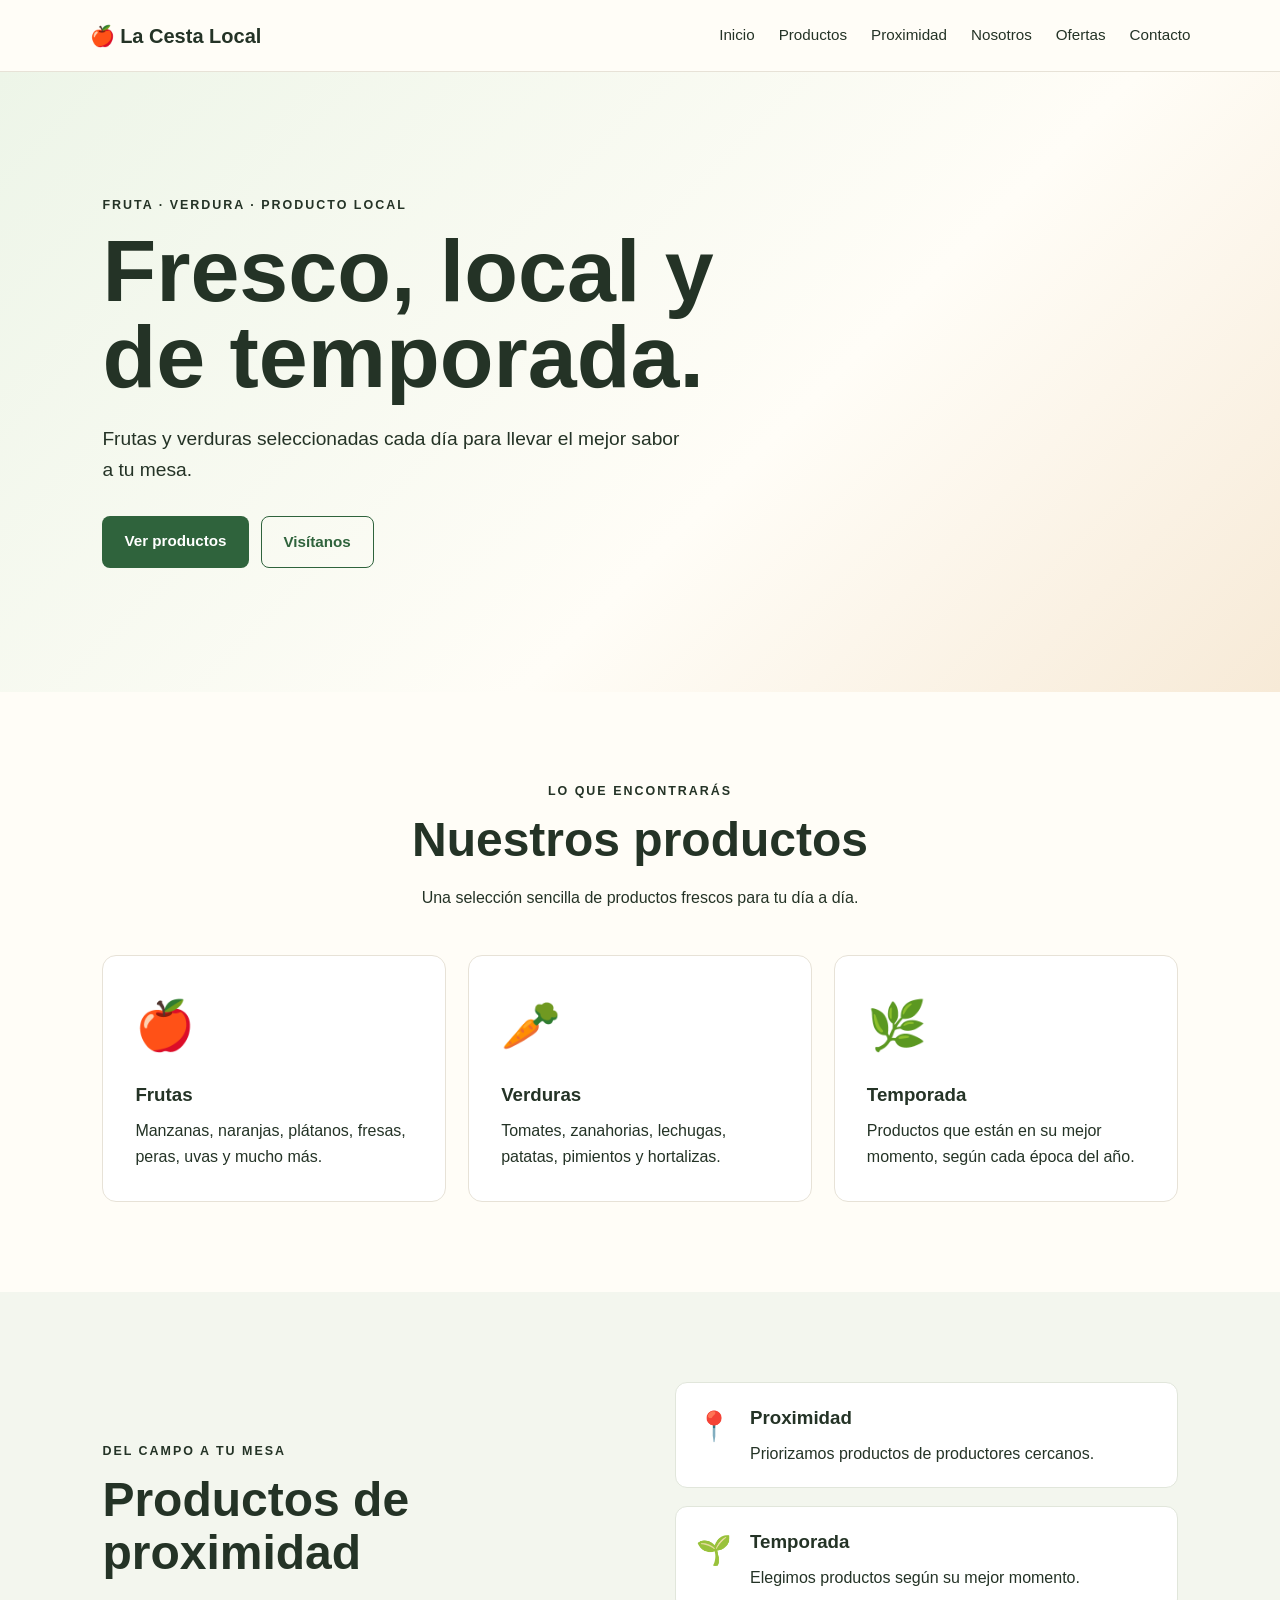
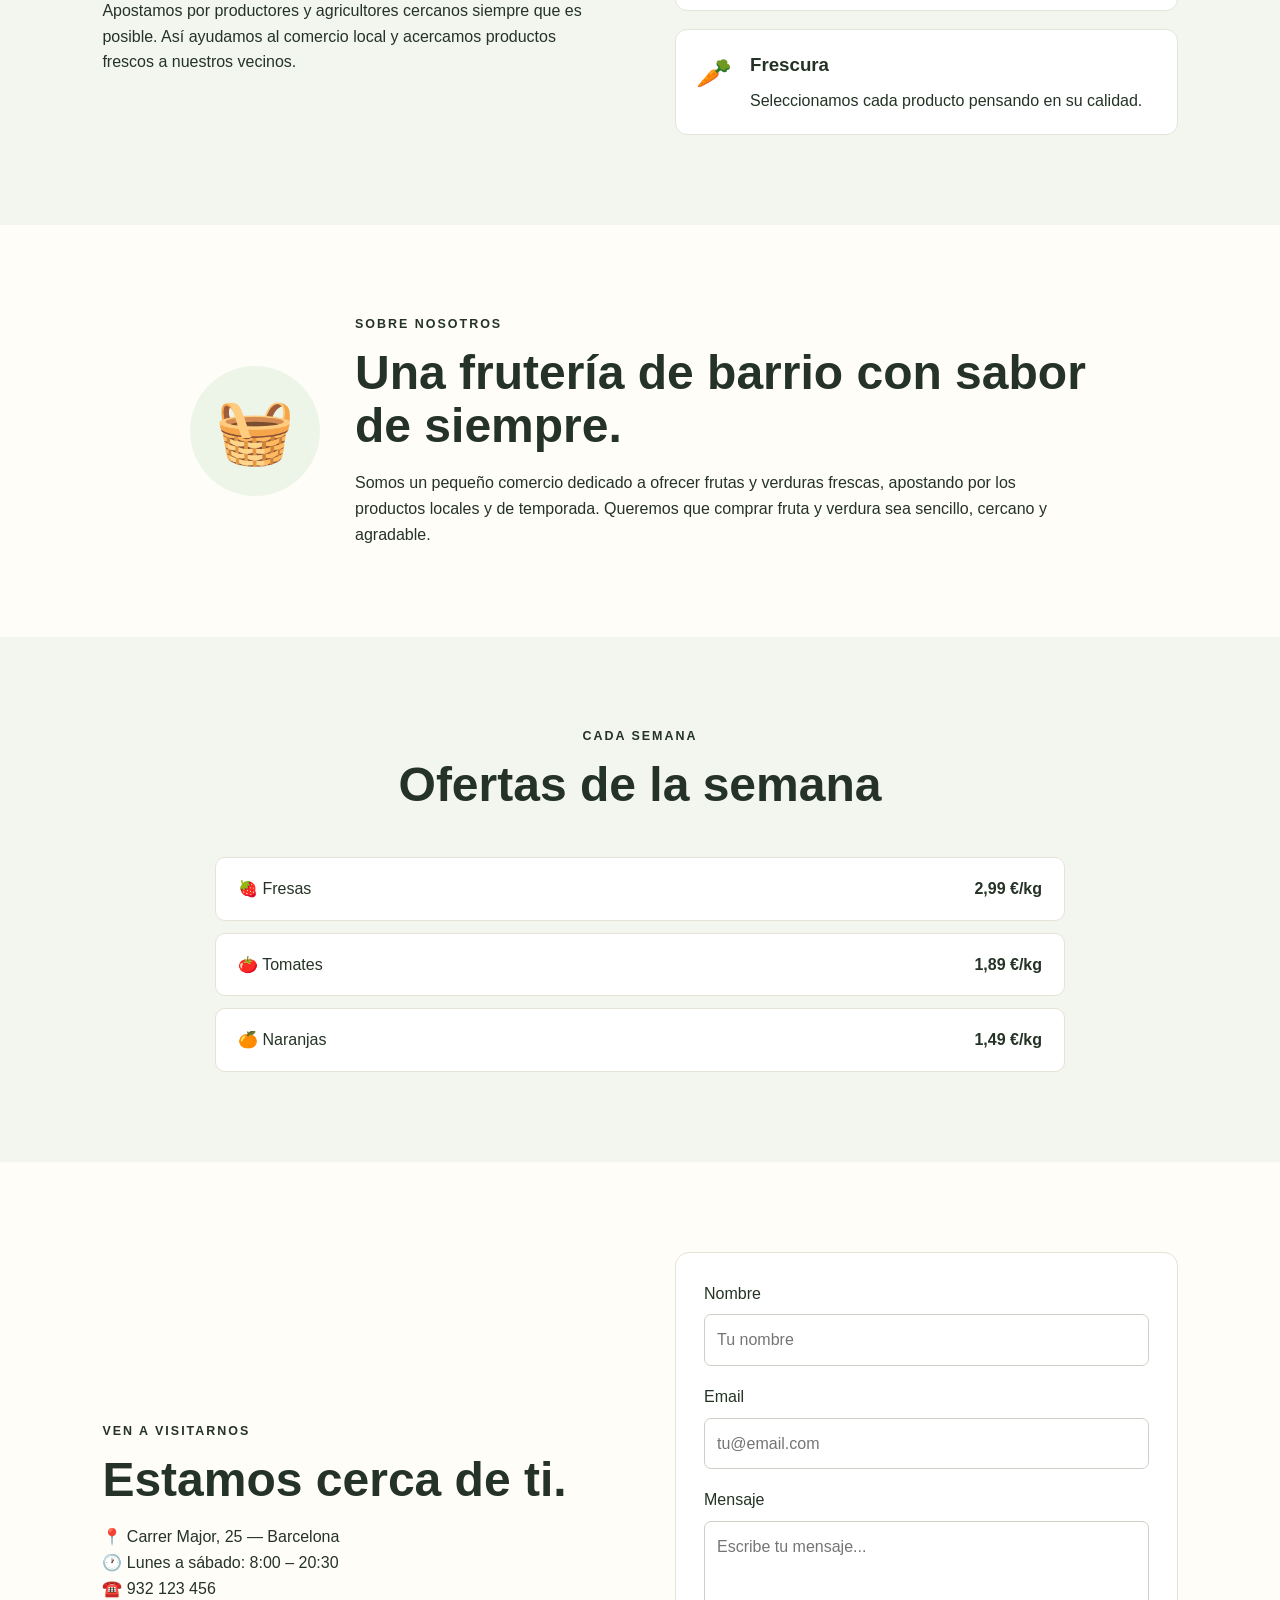
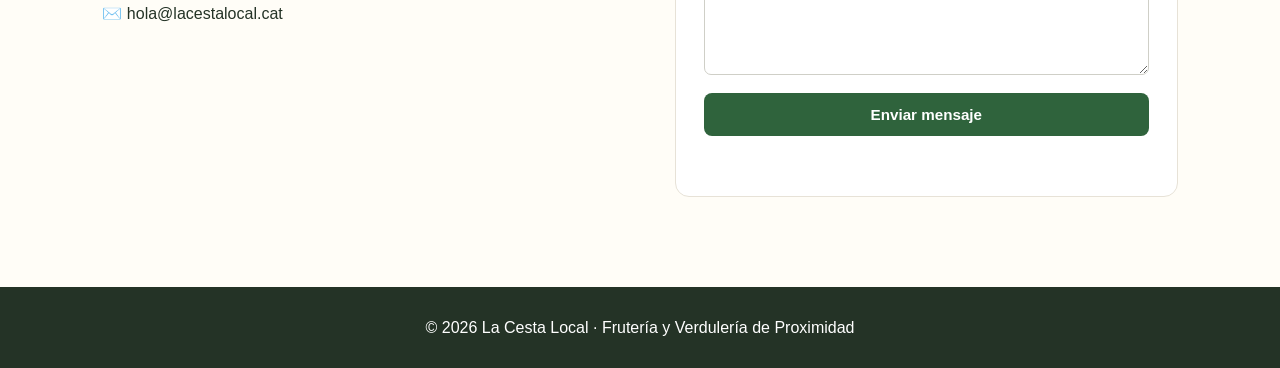
==== index.html @ aa22c901 "primer commit" ====
<html lang="es">
<head>
  <meta charset="UTF-8">
  <meta name="viewport" content="width=device-width, initial-scale=1.0">
  <title>La Cesta Local | Frutería y Verdulería</title>
  <link rel="stylesheet" href="css/style.css">
</head>
<body>

  <header>
    <nav class="navbar">
      <a href="#inicio" class="logo">🍎 La Cesta Local</a>
      <ul class="nav-links">
        <li><a href="#inicio">Inicio</a></li>
        <li><a href="#productos">Productos</a></li>
        <li><a href="#proximidad">Proximidad</a></li>
        <li><a href="#nosotros">Nosotros</a></li>
        <li><a href="#ofertas">Ofertas</a></li>
        <li><a href="#contacto">Contacto</a></li>
      </ul>
    </nav>
  </header>

  <main>
    <section id="inicio" class="hero">
      <div class="hero-content">
        <p class="eyebrow">FRUTA · VERDURA · PRODUCTO LOCAL</p>
        <h1>Fresco, local y de temporada.</h1>
        <p>Frutas y verduras seleccionadas cada día para llevar el mejor sabor a tu mesa.</p>
        <div class="buttons">
          <a href="#productos" class="button primary">Ver productos</a>
          <a href="#contacto" class="button secondary">Visítanos</a>
        </div>
      </div>
    </section>

    <section id="productos" class="section">
      <div class="section-heading">
        <p class="eyebrow">LO QUE ENCONTRARÁS</p>
        <h2>Nuestros productos</h2>
        <p>Una selección sencilla de productos frescos para tu día a día.</p>
      </div>

      <div class="cards">
        <article class="card">
          <div class="card-icon">🍎</div>
          <h3>Frutas</h3>
          <p>Manzanas, naranjas, plátanos, fresas, peras, uvas y mucho más.</p>
        </article>

        <article class="card">
          <div class="card-icon">🥕</div>
          <h3>Verduras</h3>
          <p>Tomates, zanahorias, lechugas, patatas, pimientos y hortalizas.</p>
        </article>

        <article class="card">
          <div class="card-icon">🌿</div>
          <h3>Temporada</h3>
          <p>Productos que están en su mejor momento, según cada época del año.</p>
        </article>
      </div>
    </section>

    <section id="proximidad" class="section light">
      <div class="two-columns">
        <div>
          <p class="eyebrow">DEL CAMPO A TU MESA</p>
          <h2>Productos de proximidad</h2>
          <p>
            Apostamos por productores y agricultores cercanos siempre que es posible.
            Así ayudamos al comercio local y acercamos productos frescos a nuestros vecinos.
          </p>
        </div>

        <div class="features">
          <div class="feature">
            <span>📍</span>
            <div><h3>Proximidad</h3><p>Priorizamos productos de productores cercanos.</p></div>
          </div>
          <div class="feature">
            <span>🌱</span>
            <div><h3>Temporada</h3><p>Elegimos productos según su mejor momento.</p></div>
          </div>
          <div class="feature">
            <span>🥕</span>
            <div><h3>Frescura</h3><p>Seleccionamos cada producto pensando en su calidad.</p></div>
          </div>
        </div>
      </div>
    </section>

    <section id="nosotros" class="section">
      <div class="about">
        <div class="about-icon">🧺</div>
        <div>
          <p class="eyebrow">SOBRE NOSOTROS</p>
          <h2>Una frutería de barrio con sabor de siempre.</h2>
          <p>
            Somos un pequeño comercio dedicado a ofrecer frutas y verduras frescas,
            apostando por los productos locales y de temporada. Queremos que comprar
            fruta y verdura sea sencillo, cercano y agradable.
          </p>
        </div>
      </div>
    </section>

    <section id="ofertas" class="section light">
      <div class="section-heading">
        <p class="eyebrow">CADA SEMANA</p>
        <h2>Ofertas de la semana</h2>
      </div>

      <div class="offers">
        <div class="offer"><span>🍓 Fresas</span><strong>2,99 €/kg</strong></div>
        <div class="offer"><span>🍅 Tomates</span><strong>1,89 €/kg</strong></div>
        <div class="offer"><span>🍊 Naranjas</span><strong>1,49 €/kg</strong></div>
      </div>
    </section>

    <section id="contacto" class="section contact">
      <div class="two-columns">
        <div>
          <p class="eyebrow">VEN A VISITARNOS</p>
          <h2>Estamos cerca de ti.</h2>
          <p>📍 Carrer Major, 25 — Barcelona</p>
          <p>🕐 Lunes a sábado: 8:00 – 20:30</p>
          <p>☎️ 932 123 456</p>
          <p>✉️ hola@lacestalocal.cat</p>
        </div>

        <form id="contact-form" class="contact-form">
          <label for="nombre">Nombre</label>
          <input type="text" id="nombre" name="nombre" placeholder="Tu nombre" required>

          <label for="email">Email</label>
          <input type="email" id="email" name="email" placeholder="tu@email.com" required>

          <label for="mensaje">Mensaje</label>
          <textarea id="mensaje" name="mensaje" rows="5" placeholder="Escribe tu mensaje..." required></textarea>

          <button type="submit" class="button primary">Enviar mensaje</button>
          <p id="form-message" class="form-message"></p>
        </form>
      </div>
    </section>
  </main>

  <footer>
    <p>© 2026 La Cesta Local · Frutería y Verdulería de Proximidad</p>
  </footer>

  <script src="js/script.js"></script>
</body>
</html>
---- css/style.css ----
* {
  box-sizing: border-box;
  margin: 0;
  padding: 0;
}

html {
  scroll-behavior: smooth;
}

body {
  font-family: Arial, Helvetica, sans-serif;
  color: #243326;
  background: #fffdf7;
  line-height: 1.6;
}

a {
  color: inherit;
  text-decoration: none;
}

.navbar {
  min-height: 72px;
  padding: 0 7%;
  display: flex;
  align-items: center;
  justify-content: space-between;
  background: #fffdf7;
  border-bottom: 1px solid #e7e2d7;
  position: sticky;
  top: 0;
  z-index: 10;
}

.logo {
  font-size: 1.25rem;
  font-weight: 800;
}

.nav-links {
  list-style: none;
  display: flex;
  gap: 24px;
  font-size: 0.95rem;
}

.nav-links a:hover {
  text-decoration: underline;
}

.hero {
  min-height: 620px;
  display: flex;
  align-items: center;
  padding: 80px 8%;
  background: linear-gradient(135deg, #edf5e8 0%, #fffdf7 60%, #f7ead7 100%);
}

.hero-content {
  max-width: 720px;
}

.eyebrow {
  font-size: 0.78rem;
  letter-spacing: 2px;
  font-weight: 800;
  margin-bottom: 12px;
  text-transform: uppercase;
}

h1 {
  font-size: clamp(3rem, 7vw, 5.5rem);
  line-height: 0.98;
  margin-bottom: 24px;
}

h2 {
  font-size: clamp(2rem, 4vw, 3rem);
  line-height: 1.1;
  margin-bottom: 18px;
}

h3 {
  margin-bottom: 8px;
}

.hero-content > p:not(.eyebrow) {
  max-width: 580px;
  font-size: 1.2rem;
  margin-bottom: 30px;
}

.buttons {
  display: flex;
  gap: 12px;
  flex-wrap: wrap;
}

.button {
  display: inline-block;
  border: none;
  cursor: pointer;
  padding: 13px 22px;
  border-radius: 8px;
  font-weight: 700;
  font-size: 0.95rem;
}

.primary {
  background: #2f633c;
  color: white;
}

.primary:hover {
  background: #244d2f;
}

.secondary {
  border: 1px solid #2f633c;
  color: #2f633c;
}

.section {
  padding: 90px 8%;
}

.light {
  background: #f3f6ee;
}

.section-heading {
  max-width: 700px;
  margin: 0 auto 45px;
  text-align: center;
}

.cards {
  max-width: 1100px;
  margin: auto;
  display: grid;
  grid-template-columns: repeat(3, 1fr);
  gap: 22px;
}

.card {
  padding: 32px;
  background: white;
  border: 1px solid #e7e2d7;
  border-radius: 14px;
}

.card-icon {
  font-size: 3rem;
  margin-bottom: 15px;
}

.two-columns {
  max-width: 1100px;
  margin: auto;
  display: grid;
  grid-template-columns: 1fr 1fr;
  gap: 70px;
  align-items: center;
}

.features {
  display: grid;
  gap: 18px;
}

.feature {
  display: flex;
  gap: 18px;
  align-items: flex-start;
  padding: 20px;
  background: white;
  border-radius: 12px;
  border: 1px solid #e1e6db;
}

.feature > span {
  font-size: 1.8rem;
}

.feature p {
  margin: 0;
}

.about {
  max-width: 900px;
  margin: auto;
  display: flex;
  gap: 35px;
  align-items: center;
}

.about-icon {
  min-width: 130px;
  height: 130px;
  display: grid;
  place-items: center;
  border-radius: 50%;
  background: #edf5e8;
  font-size: 4rem;
}

.offers {
  max-width: 850px;
  margin: auto;
  display: grid;
  gap: 12px;
}

.offer {
  display: flex;
  justify-content: space-between;
  padding: 18px 22px;
  background: white;
  border: 1px solid #e7e2d7;
  border-radius: 10px;
}

.contact-form {
  display: grid;
  gap: 8px;
  padding: 28px;
  background: white;
  border: 1px solid #e7e2d7;
  border-radius: 14px;
}

.contact-form input,
.contact-form textarea {
  width: 100%;
  padding: 12px;
  margin-bottom: 10px;
  border: 1px solid #cfcfc7;
  border-radius: 7px;
  font: inherit;
}

.contact-form textarea {
  resize: vertical;
}

.form-message {
  min-height: 24px;
  font-weight: 700;
}

footer {
  padding: 28px 8%;
  text-align: center;
  background: #243326;
  color: white;
}

@media (max-width: 800px) {
  .navbar {
    flex-direction: column;
    gap: 15px;
    padding: 18px 5%;
  }

  .nav-links {
    flex-wrap: wrap;
    justify-content: center;
    gap: 12px 18px;
  }

  .hero {
    min-height: 520px;
    padding: 70px 7%;
  }

  .cards,
  .two-columns {
    grid-template-columns: 1fr;
  }

  .about {
    flex-direction: column;
    text-align: center;
  }

  .section {
    padding: 65px 7%;
  }
}
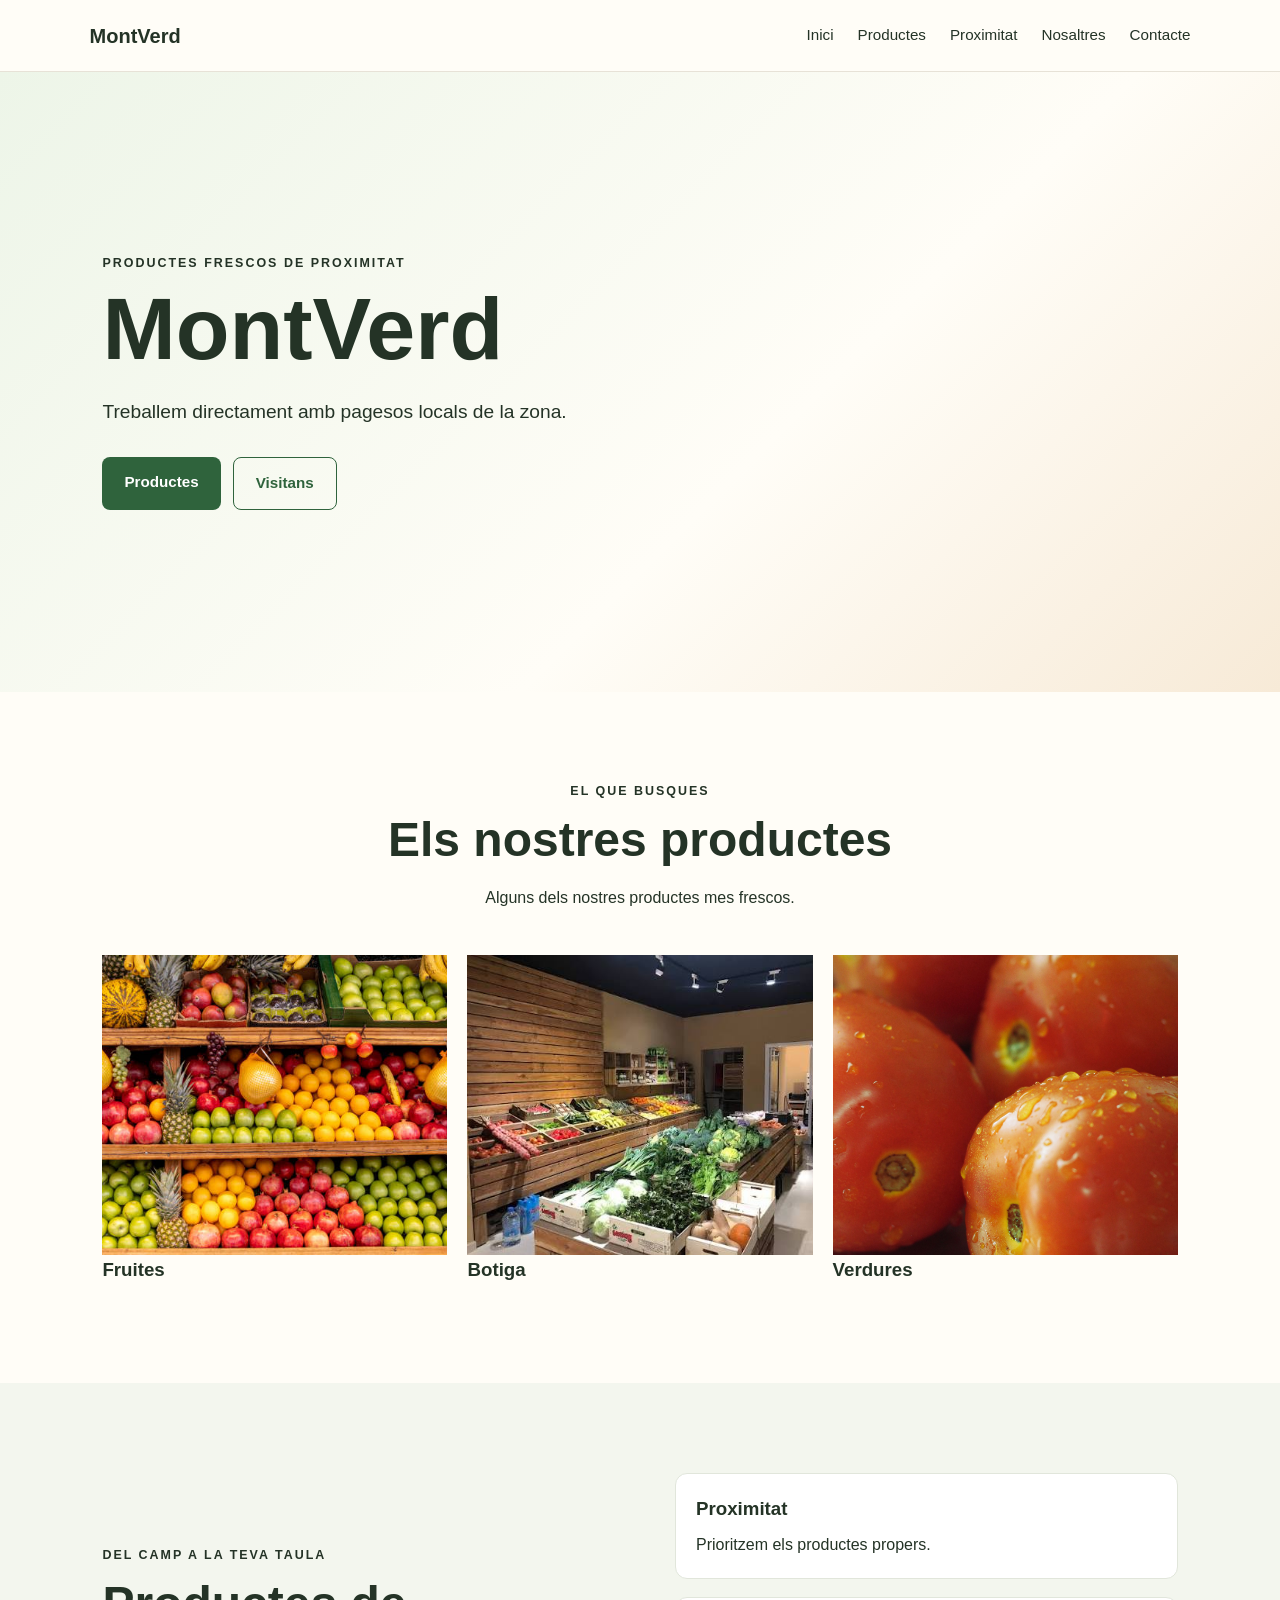
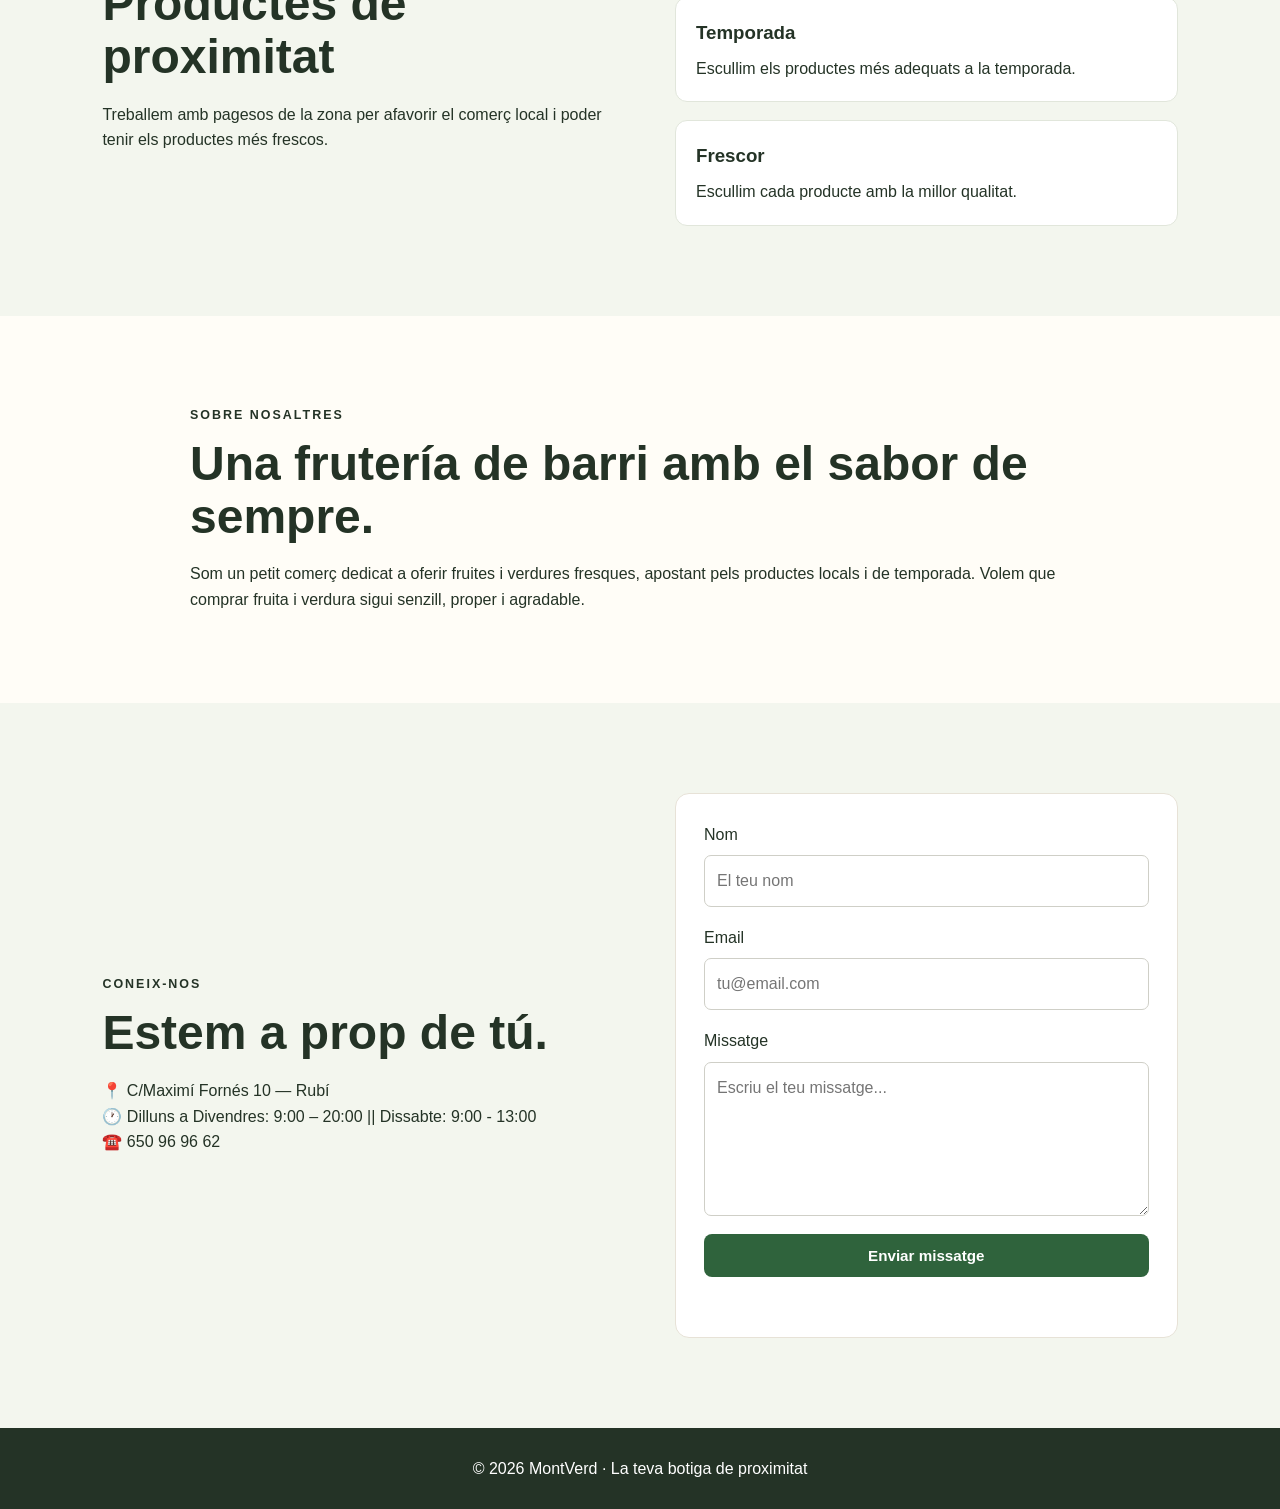
==== commit 2074c303: "segon commit" ====
--- a/index.html
+++ b/index.html
@@ -1,23 +1,23 @@
+<html lang="es">
 
-<html lang="es">
 <head>
   <meta charset="UTF-8">
   <meta name="viewport" content="width=device-width, initial-scale=1.0">
-  <title>La Cesta Local | Frutería y Verdulería</title>
+  <title>MontVerd</title>
   <link rel="stylesheet" href="css/style.css">
 </head>
+
 <body>
 
   <header>
     <nav class="navbar">
-      <a href="#inicio" class="logo">🍎 La Cesta Local</a>
+      <a href="#inicio" class="logo">MontVerd</a>
       <ul class="nav-links">
-        <li><a href="#inicio">Inicio</a></li>
-        <li><a href="#productos">Productos</a></li>
-        <li><a href="#proximidad">Proximidad</a></li>
-        <li><a href="#nosotros">Nosotros</a></li>
-        <li><a href="#ofertas">Ofertas</a></li>
-        <li><a href="#contacto">Contacto</a></li>
+        <li><a href="#inicio">Inici</a></li>
+        <li><a href="#productos">Productes</a></li>
+        <li><a href="#proximidad">Proximitat</a></li>
+        <li><a href="#nosotros">Nosaltres</a></li>
+        <li><a href="#contacto">Contacte</a></li>
       </ul>
     </nav>
   </header>
@@ -25,40 +25,37 @@
   <main>
     <section id="inicio" class="hero">
       <div class="hero-content">
-        <p class="eyebrow">FRUTA · VERDURA · PRODUCTO LOCAL</p>
-        <h1>Fresco, local y de temporada.</h1>
-        <p>Frutas y verduras seleccionadas cada día para llevar el mejor sabor a tu mesa.</p>
+        <p class="eyebrow">Productes frescos de proximitat</p>
+        <h1>MontVerd</h1>
+        <p>Treballem directament amb pagesos locals de la zona.</p>
         <div class="buttons">
-          <a href="#productos" class="button primary">Ver productos</a>
-          <a href="#contacto" class="button secondary">Visítanos</a>
+          <a href="#productos" class="button primary">Productes</a>
+          <a href="#contacto" class="button secondary">Visitans</a>
         </div>
       </div>
     </section>
 
     <section id="productos" class="section">
       <div class="section-heading">
-        <p class="eyebrow">LO QUE ENCONTRARÁS</p>
-        <h2>Nuestros productos</h2>
-        <p>Una selección sencilla de productos frescos para tu día a día.</p>
+        <p class="eyebrow">EL QUE BUSQUES</p>
+        <h2>Els nostres productes</h2>
+        <p>Alguns dels nostres productes mes frescos.</p>
       </div>
 
       <div class="cards">
         <article class="card">
-          <div class="card-icon">🍎</div>
-          <h3>Frutas</h3>
-          <p>Manzanas, naranjas, plátanos, fresas, peras, uvas y mucho más.</p>
+          <img src="images/frutastienda.jpg" alt="Frutas">
+          <h3>Fruites</h3>
         </article>
 
         <article class="card">
-          <div class="card-icon">🥕</div>
-          <h3>Verduras</h3>
-          <p>Tomates, zanahorias, lechugas, patatas, pimientos y hortalizas.</p>
+          <img src="images/tienda.jpeg" alt="Tienda">
+          <h3>Botiga</h3>
         </article>
 
         <article class="card">
-          <div class="card-icon">🌿</div>
-          <h3>Temporada</h3>
-          <p>Productos que están en su mejor momento, según cada época del año.</p>
+          <img src="images/verdurastienda.jpg" alt="Verduras">
+          <h3>Verdures</h3>
         </article>
       </div>
     </section>
@@ -66,26 +63,31 @@
     <section id="proximidad" class="section light">
       <div class="two-columns">
         <div>
-          <p class="eyebrow">DEL CAMPO A TU MESA</p>
-          <h2>Productos de proximidad</h2>
+          <p class="eyebrow">DEL CAMP A LA TEVA TAULA</p>
+          <h2>Productes de proximitat</h2>
           <p>
-            Apostamos por productores y agricultores cercanos siempre que es posible.
-            Así ayudamos al comercio local y acercamos productos frescos a nuestros vecinos.
+            Treballem amb pagesos de la zona per afavorir el comerç local i poder tenir els productes més frescos.
           </p>
         </div>
 
         <div class="features">
           <div class="feature">
-            <span>📍</span>
-            <div><h3>Proximidad</h3><p>Priorizamos productos de productores cercanos.</p></div>
+            <div>
+              <h3>Proximitat</h3>
+              <p>Prioritzem els productes propers.</p>
+            </div>
           </div>
           <div class="feature">
-            <span>🌱</span>
-            <div><h3>Temporada</h3><p>Elegimos productos según su mejor momento.</p></div>
+            <div>
+              <h3>Temporada</h3>
+              <p>Escullim els productes més adequats a la temporada.</p>
+            </div>
           </div>
           <div class="feature">
-            <span>🥕</span>
-            <div><h3>Frescura</h3><p>Seleccionamos cada producto pensando en su calidad.</p></div>
+            <div>
+              <h3>Frescor</h3>
+              <p>Escullim cada producte amb la millor qualitat.</p>
+            </div>
           </div>
         </div>
       </div>
@@ -93,54 +95,38 @@
 
     <section id="nosotros" class="section">
       <div class="about">
-        <div class="about-icon">🧺</div>
         <div>
-          <p class="eyebrow">SOBRE NOSOTROS</p>
-          <h2>Una frutería de barrio con sabor de siempre.</h2>
+          <p class="eyebrow">SOBRE NOSALTRES</p>
+          <h2>Una frutería de barri amb el sabor de sempre.</h2>
           <p>
-            Somos un pequeño comercio dedicado a ofrecer frutas y verduras frescas,
-            apostando por los productos locales y de temporada. Queremos que comprar
-            fruta y verdura sea sencillo, cercano y agradable.
+            Som un petit comerç dedicat a oferir fruites i verdures fresques, apostant pels productes locals i de
+            temporada. Volem que comprar fruita i verdura sigui senzill, proper i agradable.
           </p>
         </div>
-      </div>
-    </section>
-
-    <section id="ofertas" class="section light">
-      <div class="section-heading">
-        <p class="eyebrow">CADA SEMANA</p>
-        <h2>Ofertas de la semana</h2>
-      </div>
-
-      <div class="offers">
-        <div class="offer"><span>🍓 Fresas</span><strong>2,99 €/kg</strong></div>
-        <div class="offer"><span>🍅 Tomates</span><strong>1,89 €/kg</strong></div>
-        <div class="offer"><span>🍊 Naranjas</span><strong>1,49 €/kg</strong></div>
       </div>
     </section>
 
     <section id="contacto" class="section contact">
       <div class="two-columns">
         <div>
-          <p class="eyebrow">VEN A VISITARNOS</p>
-          <h2>Estamos cerca de ti.</h2>
-          <p>📍 Carrer Major, 25 — Barcelona</p>
-          <p>🕐 Lunes a sábado: 8:00 – 20:30</p>
-          <p>☎️ 932 123 456</p>
-          <p>✉️ hola@lacestalocal.cat</p>
+          <p class="eyebrow">CONEIX-NOS</p>
+          <h2>Estem a prop de tú.</h2>
+          <p>📍 C/Maximí Fornés 10 — Rubí</p>
+          <p>🕐 Dilluns a Divendres: 9:00 – 20:00 || Dissabte: 9:00 - 13:00</p>
+          <p>☎️ 650 96 96 62</p>
         </div>
 
         <form id="contact-form" class="contact-form">
-          <label for="nombre">Nombre</label>
-          <input type="text" id="nombre" name="nombre" placeholder="Tu nombre" required>
+          <label for="nombre">Nom</label>
+          <input type="text" id="nombre" name="nombre" placeholder="El teu nom" required>
 
           <label for="email">Email</label>
           <input type="email" id="email" name="email" placeholder="tu@email.com" required>
 
-          <label for="mensaje">Mensaje</label>
-          <textarea id="mensaje" name="mensaje" rows="5" placeholder="Escribe tu mensaje..." required></textarea>
+          <label for="mensaje">Missatge</label>
+          <textarea id="mensaje" name="mensaje" rows="5" placeholder="Escriu el teu missatge..." required></textarea>
 
-          <button type="submit" class="button primary">Enviar mensaje</button>
+          <button type="submit" class="button primary">Enviar missatge</button>
           <p id="form-message" class="form-message"></p>
         </form>
       </div>
@@ -148,9 +134,10 @@
   </main>
 
   <footer>
-    <p>© 2026 La Cesta Local · Frutería y Verdulería de Proximidad</p>
+    <p>© 2026 MontVerd · La teva botiga de proximitat</p>
   </footer>
 
   <script src="js/script.js"></script>
 </body>
-</html>
+
+</html>
--- a/css/style.css
+++ b/css/style.css
@@ -136,23 +136,18 @@
 }
 
 .cards {
-  max-width: 1100px;
-  margin: auto;
-  display: grid;
-  grid-template-columns: repeat(3, 1fr);
-  gap: 22px;
+    display: flex;
+    gap: 20px;
 }
 
 .card {
-  padding: 32px;
-  background: white;
-  border: 1px solid #e7e2d7;
-  border-radius: 14px;
-}
-
-.card-icon {
-  font-size: 3rem;
-  margin-bottom: 15px;
+    width: 50%;
+}
+
+.card img {
+    width: 100%;
+    height: 300px;
+    object-fit: cover;
 }
 
 .two-columns {
@@ -219,6 +214,10 @@
   background: white;
   border: 1px solid #e7e2d7;
   border-radius: 10px;
+}
+
+.contact{
+  background: #f3f6ee;
 }
 
 .contact-form {
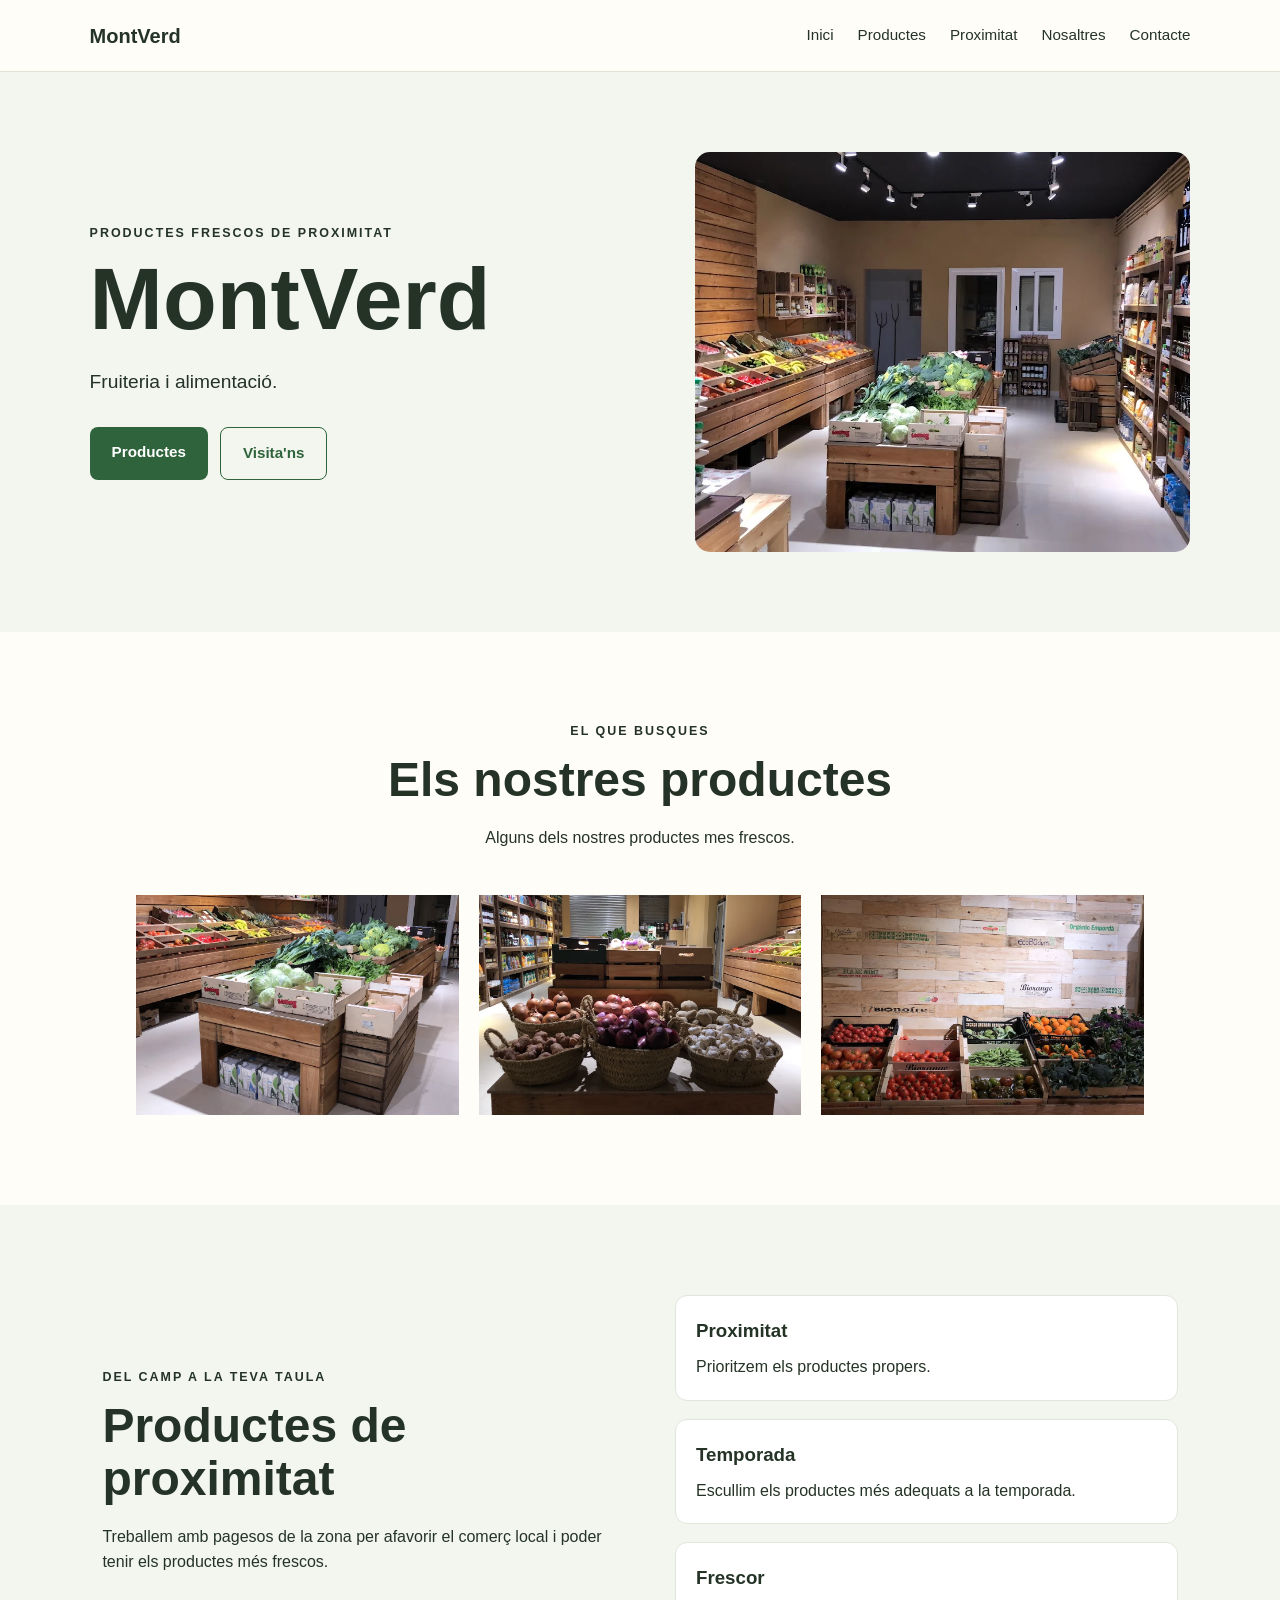
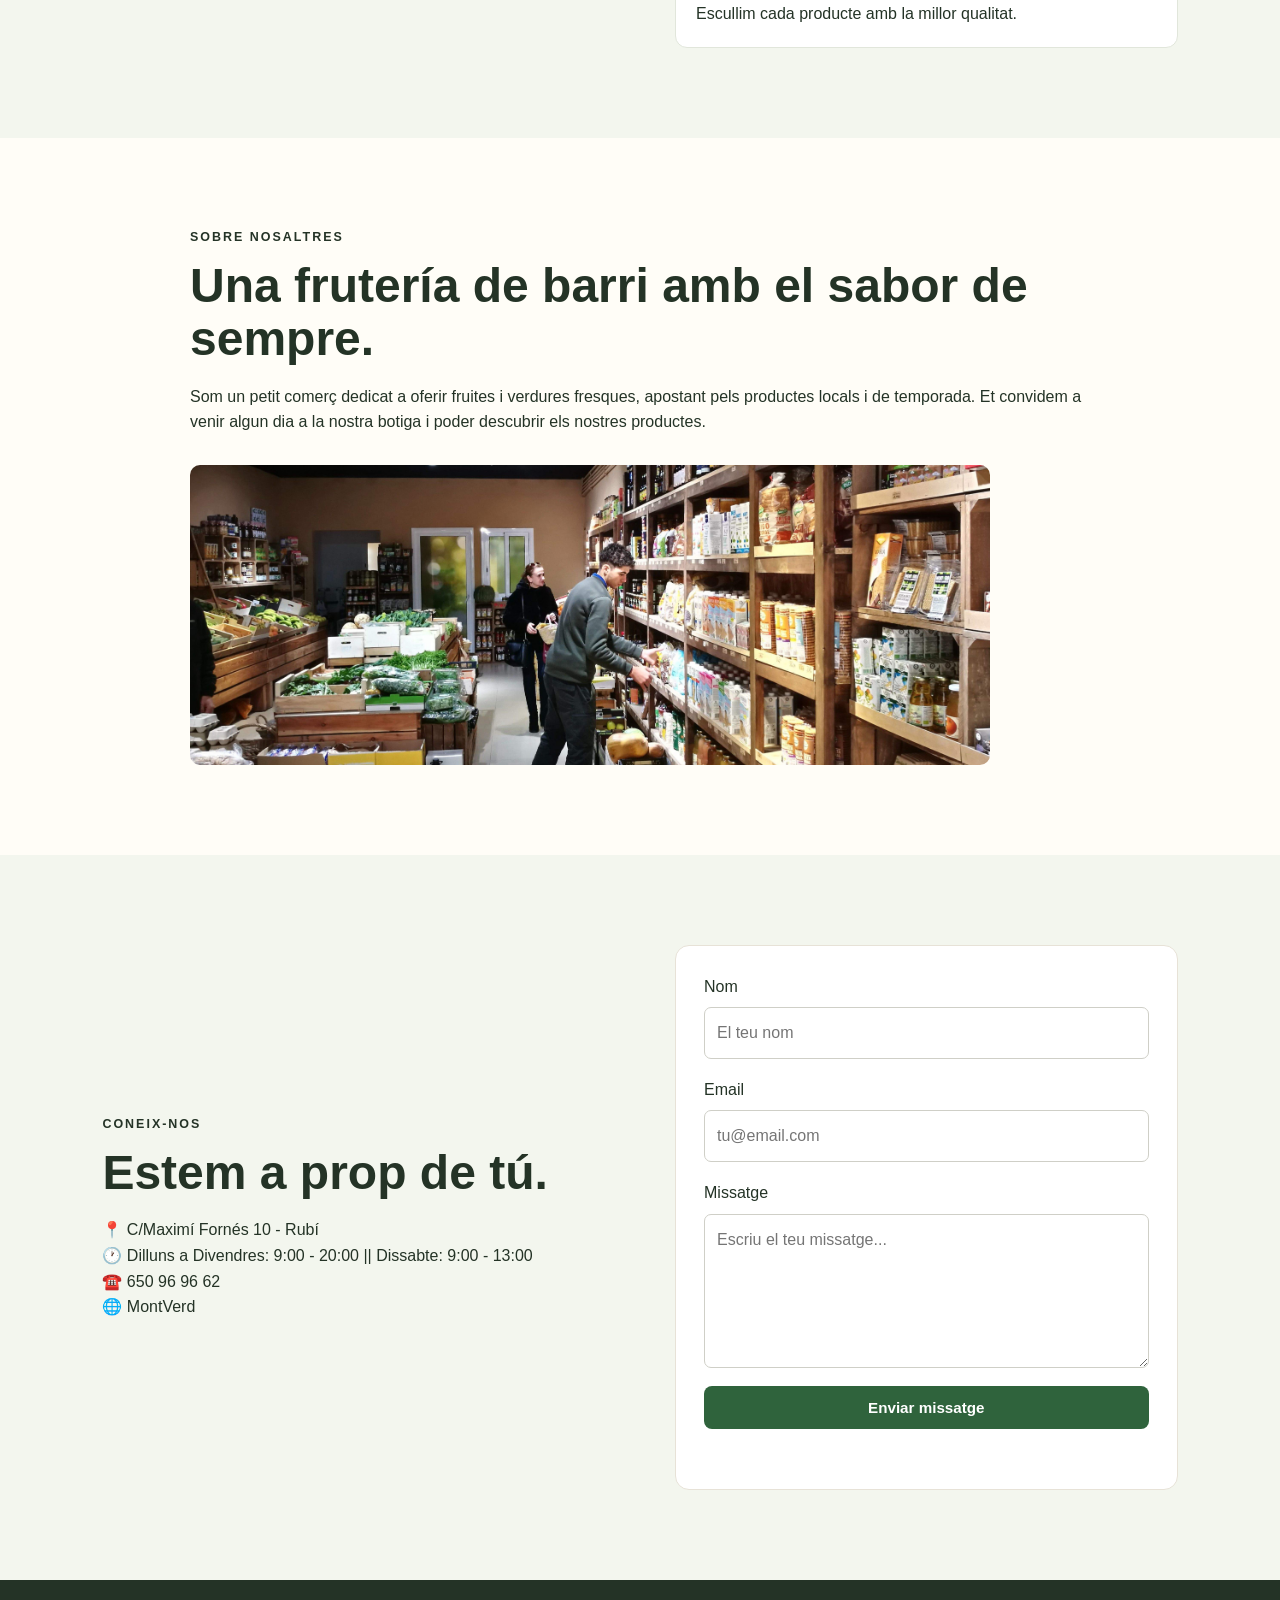
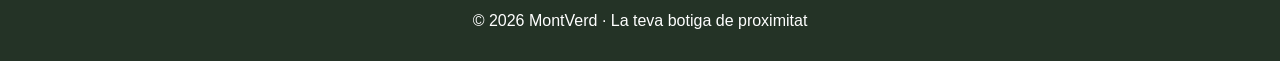
==== commit 60dbe4ad: "3 commit" ====
--- a/index.html
+++ b/index.html
@@ -1,4 +1,4 @@
-<html lang="es">
+<html lang="cat">
 
 <head>
   <meta charset="UTF-8">
@@ -24,15 +24,22 @@
 
   <main>
     <section id="inicio" class="hero">
+
       <div class="hero-content">
-        <p class="eyebrow">Productes frescos de proximitat</p>
+        <p class="eyebrow">PRODUCTES FRESCOS DE PROXIMITAT</p>
         <h1>MontVerd</h1>
-        <p>Treballem directament amb pagesos locals de la zona.</p>
+        <p>Fruiteria i alimentació.</p>
+
         <div class="buttons">
           <a href="#productos" class="button primary">Productes</a>
-          <a href="#contacto" class="button secondary">Visitans</a>
+          <a href="#contacto" class="button secondary">Visita'ns</a>
         </div>
       </div>
+
+      <div class="hero-image">
+        <img src="images/tienda2.webp" alt="Fruites i verdures fresques">
+      </div>
+
     </section>
 
     <section id="productos" class="section">
@@ -43,20 +50,19 @@
       </div>
 
       <div class="cards">
+
         <article class="card">
-          <img src="images/frutastienda.jpg" alt="Frutas">
-          <h3>Fruites</h3>
+          <img src="images/frutasyverduras1.webp" alt="Fruites">
         </article>
 
         <article class="card">
-          <img src="images/tienda.jpeg" alt="Tienda">
-          <h3>Botiga</h3>
+          <img src="images/frutasyverduras2.webp" alt="Verdures">
         </article>
 
         <article class="card">
-          <img src="images/verdurastienda.jpg" alt="Verduras">
-          <h3>Verdures</h3>
+          <img src="images/frutasyverduras3.webp" alt="Temporada">
         </article>
+
       </div>
     </section>
 
@@ -100,8 +106,9 @@
           <h2>Una frutería de barri amb el sabor de sempre.</h2>
           <p>
             Som un petit comerç dedicat a oferir fruites i verdures fresques, apostant pels productes locals i de
-            temporada. Volem que comprar fruita i verdura sigui senzill, proper i agradable.
+            temporada. Et convidem a venir algun dia a la nostra botiga i poder descubrir els nostres productes.
           </p>
+          <img src="images/montverd-2.jpeg" alt="La nostra fruiteria">
         </div>
       </div>
     </section>
@@ -111,9 +118,10 @@
         <div>
           <p class="eyebrow">CONEIX-NOS</p>
           <h2>Estem a prop de tú.</h2>
-          <p>📍 C/Maximí Fornés 10 — Rubí</p>
-          <p>🕐 Dilluns a Divendres: 9:00 – 20:00 || Dissabte: 9:00 - 13:00</p>
+          <p>📍 C/Maximí Fornés 10 - Rubí</p>
+          <p>🕐 Dilluns a Divendres: 9:00 - 20:00 || Dissabte: 9:00 - 13:00</p>
           <p>☎️ 650 96 96 62</p>
+          <p>🌐 MontVerd</p>
         </div>
 
         <form id="contact-form" class="contact-form">
--- a/css/style.css
+++ b/css/style.css
@@ -50,15 +50,28 @@
 }
 
 .hero {
-  min-height: 620px;
-  display: flex;
-  align-items: center;
-  padding: 80px 8%;
-  background: linear-gradient(135deg, #edf5e8 0%, #fffdf7 60%, #f7ead7 100%);
+    min-height: 550px;
+    padding: 80px 7%;
+    display: flex;
+    align-items: center;
+    justify-content: space-between;
+    gap: 50px;
+    background: #f3f6ee;
 }
 
 .hero-content {
-  max-width: 720px;
+    width: 50%;
+}
+
+.hero-image {
+    width: 45%;
+}
+
+.hero-image img {
+    width: 100%;
+    height: 400px;
+    object-fit: cover;
+    border-radius: 15px;
 }
 
 .eyebrow {
@@ -137,17 +150,19 @@
 
 .cards {
     display: flex;
+    justify-content: center;
     gap: 20px;
 }
 
 .card {
-    width: 50%;
+    width: 30%;
 }
 
 .card img {
     width: 100%;
-    height: 300px;
+    height: 220px;
     object-fit: cover;
+    display: block;
 }
 
 .two-columns {
@@ -214,6 +229,15 @@
   background: white;
   border: 1px solid #e7e2d7;
   border-radius: 10px;
+}
+
+.about img {
+    width: 100%;
+    max-width: 800px;
+    height: 300px;
+    object-fit: cover;
+    margin-top: 30px;
+    border-radius: 10px;
 }
 
 .contact{
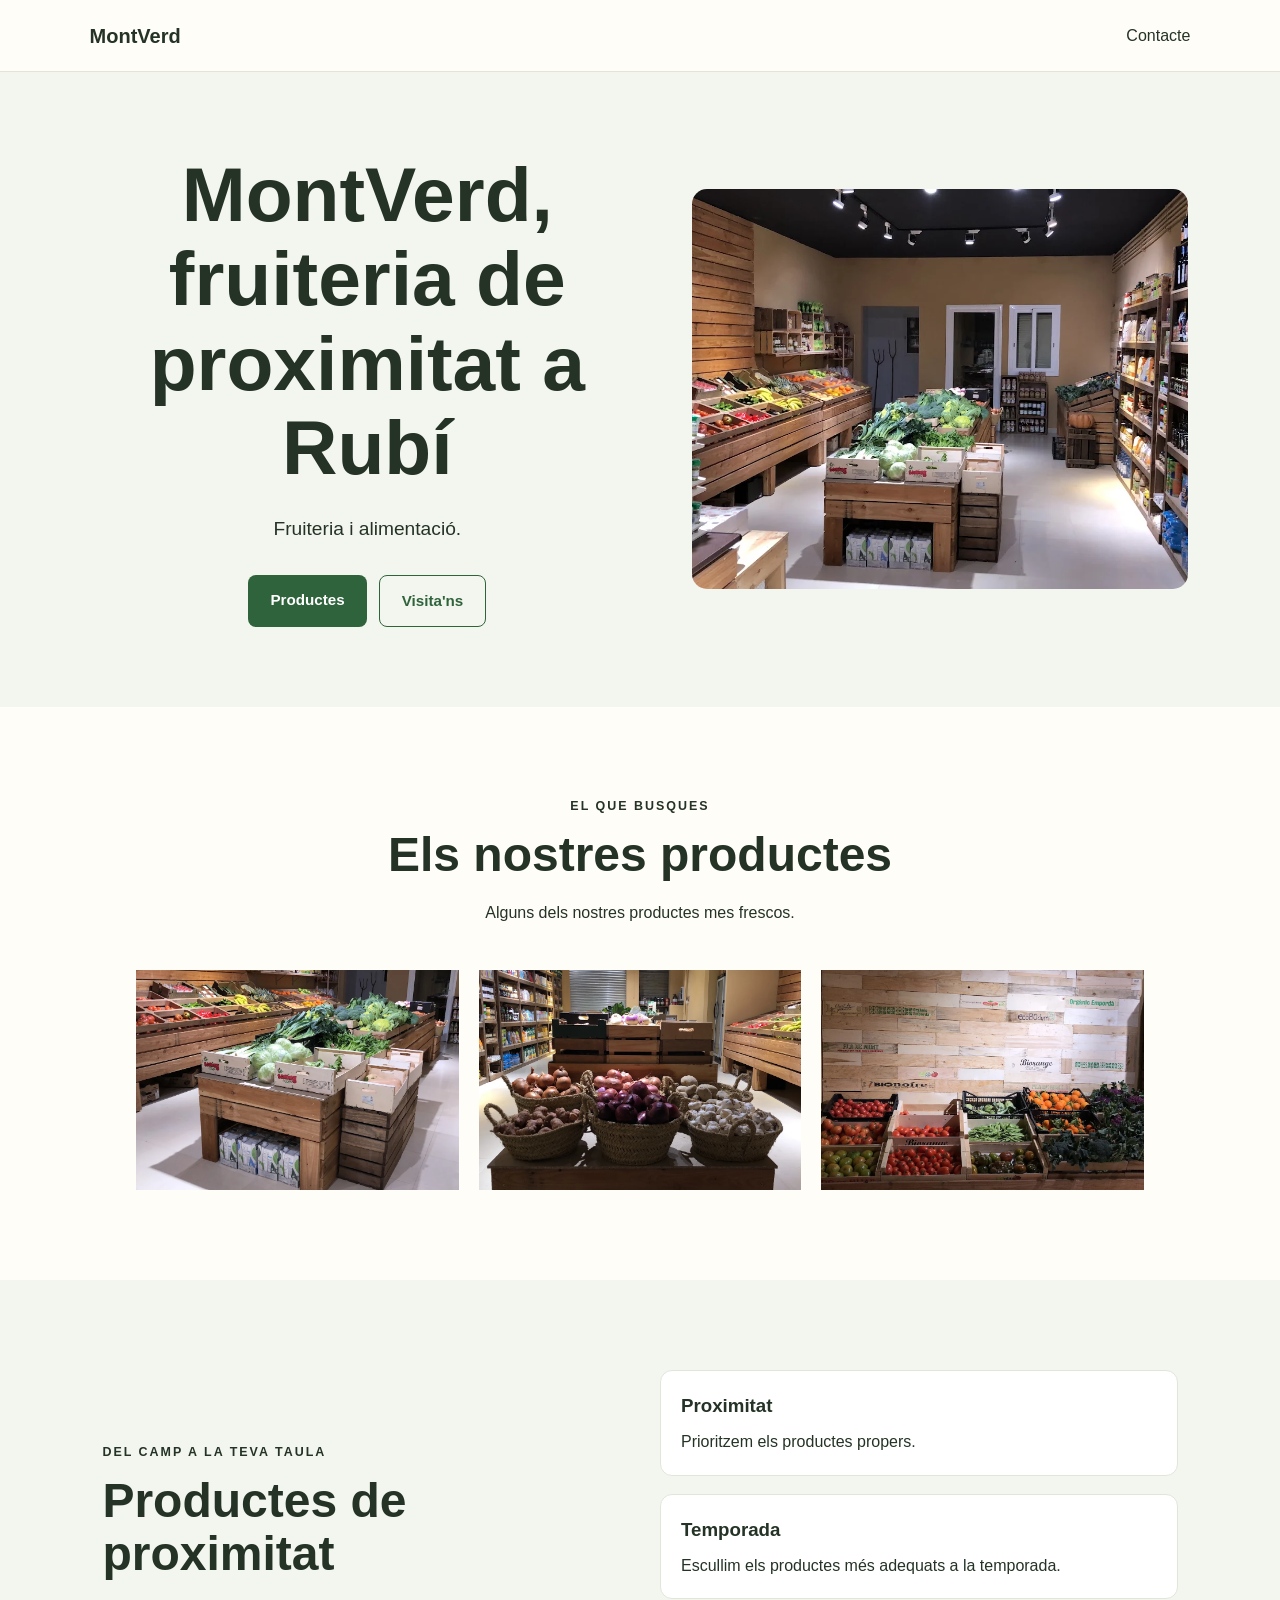
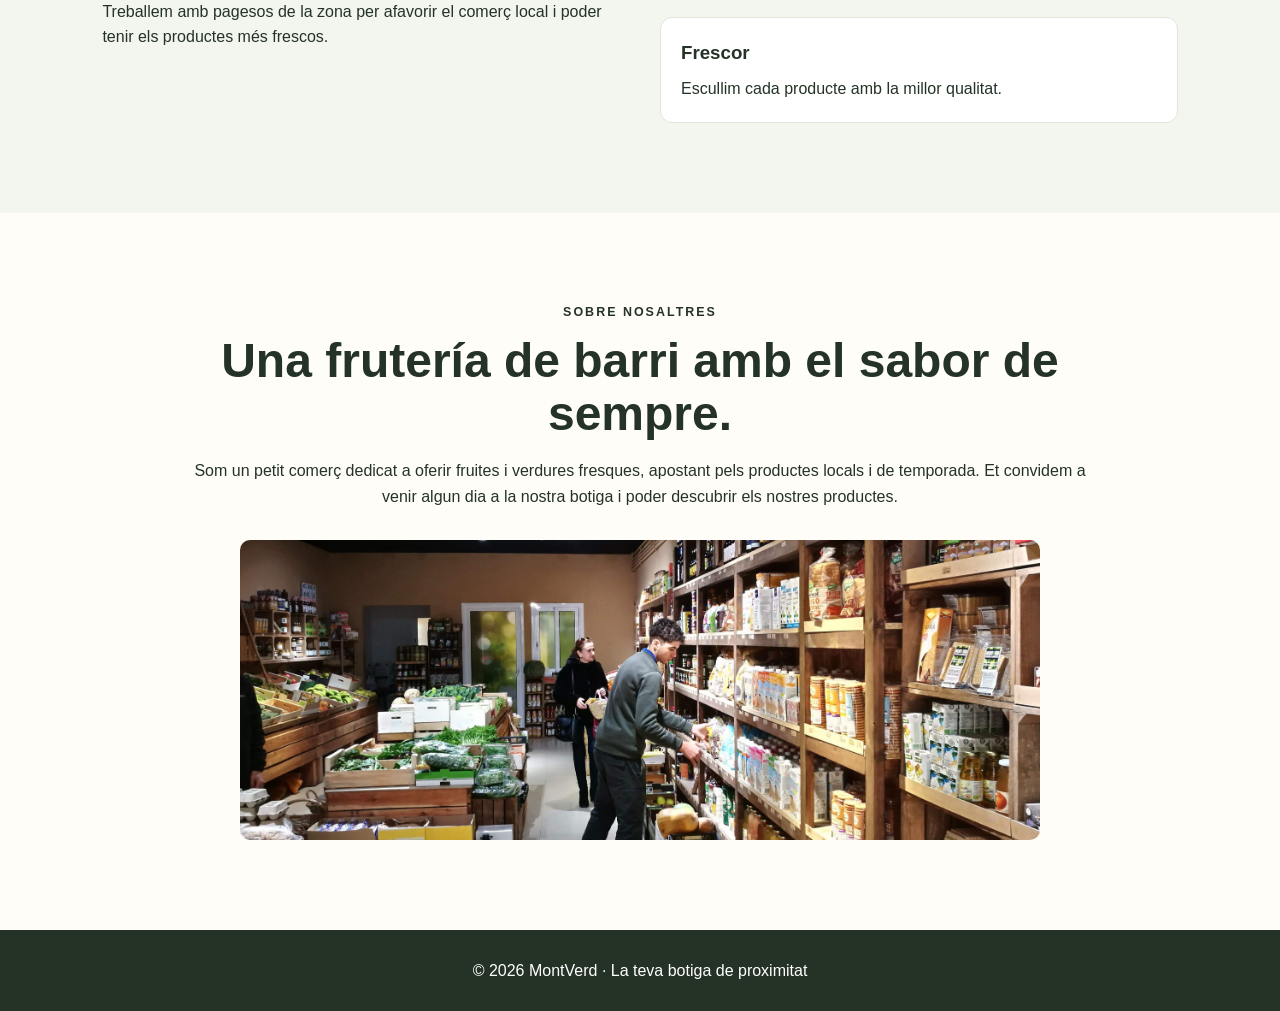
==== commit 31e14526: "SEO ON PAGE + 2 Pagina (CONTACTE)" ====
--- a/index.html
+++ b/index.html
@@ -3,7 +3,12 @@
 <head>
   <meta charset="UTF-8">
   <meta name="viewport" content="width=device-width, initial-scale=1.0">
-  <title>MontVerd</title>
+
+  <title>Fruiteria de proximitat a Rubí | MontVerd</title>
+
+  <meta name="description"
+    content="Descobreix fruites i verdures fresques, locals i de temporada a MontVerd, la teva fruiteria de proximitat a Rubí.">
+
   <link rel="stylesheet" href="css/style.css">
 </head>
 
@@ -13,11 +18,7 @@
     <nav class="navbar">
       <a href="#inicio" class="logo">MontVerd</a>
       <ul class="nav-links">
-        <li><a href="#inicio">Inici</a></li>
-        <li><a href="#productos">Productes</a></li>
-        <li><a href="#proximidad">Proximitat</a></li>
-        <li><a href="#nosotros">Nosaltres</a></li>
-        <li><a href="#contacto">Contacte</a></li>
+        <li><a href="contacte.html">Contacte</a></li>
       </ul>
     </nav>
   </header>
@@ -26,13 +27,12 @@
     <section id="inicio" class="hero">
 
       <div class="hero-content">
-        <p class="eyebrow">PRODUCTES FRESCOS DE PROXIMITAT</p>
-        <h1>MontVerd</h1>
+        <h1>MontVerd, fruiteria de proximitat a Rubí</h1>
         <p>Fruiteria i alimentació.</p>
 
         <div class="buttons">
           <a href="#productos" class="button primary">Productes</a>
-          <a href="#contacto" class="button secondary">Visita'ns</a>
+          <a href="contacte.html" class="button secondary">Visita'ns</a>
         </div>
       </div>
 
@@ -113,39 +113,11 @@
       </div>
     </section>
 
-    <section id="contacto" class="section contact">
-      <div class="two-columns">
-        <div>
-          <p class="eyebrow">CONEIX-NOS</p>
-          <h2>Estem a prop de tú.</h2>
-          <p>📍 C/Maximí Fornés 10 - Rubí</p>
-          <p>🕐 Dilluns a Divendres: 9:00 - 20:00 || Dissabte: 9:00 - 13:00</p>
-          <p>☎️ 650 96 96 62</p>
-          <p>🌐 MontVerd</p>
-        </div>
+    <footer>
+      <p>© 2026 MontVerd · La teva botiga de proximitat</p>
+    </footer>
 
-        <form id="contact-form" class="contact-form">
-          <label for="nombre">Nom</label>
-          <input type="text" id="nombre" name="nombre" placeholder="El teu nom" required>
-
-          <label for="email">Email</label>
-          <input type="email" id="email" name="email" placeholder="tu@email.com" required>
-
-          <label for="mensaje">Missatge</label>
-          <textarea id="mensaje" name="mensaje" rows="5" placeholder="Escriu el teu missatge..." required></textarea>
-
-          <button type="submit" class="button primary">Enviar missatge</button>
-          <p id="form-message" class="form-message"></p>
-        </form>
-      </div>
-    </section>
-  </main>
-
-  <footer>
-    <p>© 2026 MontVerd · La teva botiga de proximitat</p>
-  </footer>
-
-  <script src="js/script.js"></script>
+    <script src="js/script.js"></script>
 </body>
 
 </html>
--- a/css/style.css
+++ b/css/style.css
@@ -1,70 +1,136 @@
+
+/* ESTILOS GENERALES */
+
 * {
-  box-sizing: border-box;
-  margin: 0;
-  padding: 0;
+    box-sizing: border-box;
+    margin: 0;
+    padding: 0;
 }
 
 html {
-  scroll-behavior: smooth;
+    scroll-behavior: smooth;
 }
 
 body {
-  font-family: Arial, Helvetica, sans-serif;
-  color: #243326;
-  background: #fffdf7;
-  line-height: 1.6;
+    font-family: Arial, Helvetica, sans-serif;
+    color: #243326;
+    background: #fffdf7;
+    line-height: 1.6;
 }
 
 a {
-  color: inherit;
-  text-decoration: none;
-}
+    color: inherit;
+    text-decoration: none;
+}
+
+h1 {
+    font-size: clamp(2.5rem, 6vw, 5rem);
+    line-height: 1.1;
+    margin-bottom: 24px;
+}
+
+h2 {
+    font-size: clamp(2rem, 4vw, 3rem);
+    line-height: 1.1;
+    margin-bottom: 18px;
+}
+
+h3 {
+    margin-bottom: 8px;
+}
+
+.eyebrow {
+    font-size: 0.78rem;
+    letter-spacing: 2px;
+    font-weight: bold;
+    margin-bottom: 12px;
+    text-transform: uppercase;
+}
+
+/* MENU */
 
 .navbar {
-  min-height: 72px;
-  padding: 0 7%;
-  display: flex;
-  align-items: center;
-  justify-content: space-between;
-  background: #fffdf7;
-  border-bottom: 1px solid #e7e2d7;
-  position: sticky;
-  top: 0;
-  z-index: 10;
+    min-height: 72px;
+    padding: 18px 7%;
+    display: flex;
+    align-items: center;
+    justify-content: space-between;
+    background: #fffdf7;
+    border-bottom: 1px solid #e7e2d7;
+    position: sticky;
+    top: 0;
+    z-index: 10;
 }
 
 .logo {
-  font-size: 1.25rem;
-  font-weight: 800;
+    font-size: 1.25rem;
+    font-weight: bold;
 }
 
 .nav-links {
-  list-style: none;
-  display: flex;
-  gap: 24px;
-  font-size: 0.95rem;
+    list-style: none;
+    display: flex;
+    gap: 24px;
 }
 
 .nav-links a:hover {
-  text-decoration: underline;
-}
+    text-decoration: underline;
+}
+
+/* BOTONES */
+
+.button {
+    display: inline-block;
+    padding: 13px 22px;
+    border: none;
+    border-radius: 8px;
+    font-size: 0.95rem;
+    font-weight: bold;
+    cursor: pointer;
+}
+
+.primary {
+    background: #2f633c;
+    color: white;
+}
+
+.primary:hover {
+    background: #244d2f;
+}
+
+.secondary {
+    border: 1px solid #2f633c;
+    color: #2f633c;
+}
+
+.buttons {
+    display: flex;
+    justify-content: center;
+    gap: 12px;
+    flex-wrap: wrap;
+}
+
+/* PORTADA DE INDEX */
 
 .hero {
     min-height: 550px;
     padding: 80px 7%;
     display: flex;
+    justify-content: center;
     align-items: center;
-    justify-content: space-between;
     gap: 50px;
     background: #f3f6ee;
 }
 
 .hero-content {
     width: 50%;
+    max-width: 550px;
+    text-align: center;
 }
 
 .hero-image {
     width: 45%;
+    max-width: 500px;
 }
 
 .hero-image img {
@@ -74,79 +140,28 @@
     border-radius: 15px;
 }
 
-.eyebrow {
-  font-size: 0.78rem;
-  letter-spacing: 2px;
-  font-weight: 800;
-  margin-bottom: 12px;
-  text-transform: uppercase;
-}
-
-h1 {
-  font-size: clamp(3rem, 7vw, 5.5rem);
-  line-height: 0.98;
-  margin-bottom: 24px;
-}
-
-h2 {
-  font-size: clamp(2rem, 4vw, 3rem);
-  line-height: 1.1;
-  margin-bottom: 18px;
-}
-
-h3 {
-  margin-bottom: 8px;
-}
-
 .hero-content > p:not(.eyebrow) {
-  max-width: 580px;
-  font-size: 1.2rem;
-  margin-bottom: 30px;
-}
-
-.buttons {
-  display: flex;
-  gap: 12px;
-  flex-wrap: wrap;
-}
-
-.button {
-  display: inline-block;
-  border: none;
-  cursor: pointer;
-  padding: 13px 22px;
-  border-radius: 8px;
-  font-weight: 700;
-  font-size: 0.95rem;
-}
-
-.primary {
-  background: #2f633c;
-  color: white;
-}
-
-.primary:hover {
-  background: #244d2f;
-}
-
-.secondary {
-  border: 1px solid #2f633c;
-  color: #2f633c;
-}
+    font-size: 1.2rem;
+    margin-bottom: 30px;
+}
+
+/* SECCIONES GENERALES */
 
 .section {
-  padding: 90px 8%;
+    padding: 90px 8%;
 }
 
 .light {
-  background: #f3f6ee;
+    background: #f3f6ee;
 }
 
 .section-heading {
-  max-width: 700px;
-  margin: 0 auto 45px;
-  text-align: center;
-}
+    max-width: 700px;
+    margin: 0 auto 45px;
+    text-align: center;
+}
+
+/* TARJETAS DE PRODUCTOS */
 
 .cards {
     display: flex;
@@ -156,158 +171,263 @@
 
 .card {
     width: 30%;
+    max-width: 350px;
 }
 
 .card img {
+    display: block;
     width: 100%;
     height: 220px;
     object-fit: cover;
+}
+
+/* PROXIMITAT */
+
+.two-columns {
+    max-width: 1100px;
+    margin: 0 auto;
+    display: grid;
+    grid-template-columns: 1fr 1fr;
+    gap: 40px;
+    align-items: center;
+}
+
+.features {
+    display: grid;
+    gap: 18px;
+}
+
+.feature {
+    padding: 20px;
+    background: white;
+    border: 1px solid #e1e6db;
+    border-radius: 12px;
+}
+
+.feature p {
+    margin: 0;
+}
+
+/* SOBRE NOSALTRES */
+
+.about {
+    max-width: 900px;
+    margin: 0 auto;
+    text-align: center;
+}
+
+.about img {
     display: block;
-}
-
-.two-columns {
-  max-width: 1100px;
-  margin: auto;
-  display: grid;
-  grid-template-columns: 1fr 1fr;
-  gap: 70px;
-  align-items: center;
-}
-
-.features {
-  display: grid;
-  gap: 18px;
-}
-
-.feature {
-  display: flex;
-  gap: 18px;
-  align-items: flex-start;
-  padding: 20px;
-  background: white;
-  border-radius: 12px;
-  border: 1px solid #e1e6db;
-}
-
-.feature > span {
-  font-size: 1.8rem;
-}
-
-.feature p {
-  margin: 0;
-}
-
-.about {
-  max-width: 900px;
-  margin: auto;
-  display: flex;
-  gap: 35px;
-  align-items: center;
-}
-
-.about-icon {
-  min-width: 130px;
-  height: 130px;
-  display: grid;
-  place-items: center;
-  border-radius: 50%;
-  background: #edf5e8;
-  font-size: 4rem;
-}
-
-.offers {
-  max-width: 850px;
-  margin: auto;
-  display: grid;
-  gap: 12px;
-}
-
-.offer {
-  display: flex;
-  justify-content: space-between;
-  padding: 18px 22px;
-  background: white;
-  border: 1px solid #e7e2d7;
-  border-radius: 10px;
-}
-
-.about img {
     width: 100%;
     max-width: 800px;
     height: 300px;
+    margin: 30px auto 0;
     object-fit: cover;
-    margin-top: 30px;
     border-radius: 10px;
 }
 
-.contact{
-  background: #f3f6ee;
+/* PAGINA CONTACTE: TITOL I INFORMACIO */
+
+.contact-header {
+    padding: 60px 8%;
+    text-align: center;
+    background: #f3f6ee;
+}
+
+.contact-header p:not(.eyebrow) {
+    font-size: 1.1rem;
+}
+
+.contact-info-section {
+    padding: 60px 8% 45px;
+    text-align: center;
+}
+
+.contact-info-section h2 {
+    margin-bottom: 25px;
+}
+
+.contact-info-section p:not(.eyebrow) {
+    margin-bottom: 10px;
+}
+
+/* CONTACTE: FORMULARI I MAPA */
+
+.contact-content {
+    max-width: 1100px;
+    margin: 0 auto;
+    padding: 40px 20px 80px;
+    display: grid;
+    grid-template-columns: 1fr 1fr;
+    gap: 40px;
+    align-items: center;
+}
+
+.contact-form-container h2,
+.contact-map-container h2 {
+    font-size: 2rem;
+    text-align: center;
+    margin-bottom: 12px;
+}
+
+.contact-form-container > p {
+    margin-bottom: 20px;
+    text-align: center;
 }
 
 .contact-form {
-  display: grid;
-  gap: 8px;
-  padding: 28px;
-  background: white;
-  border: 1px solid #e7e2d7;
-  border-radius: 14px;
+    display: grid;
+    gap: 8px;
+    padding: 28px;
+    background: white;
+    border: 1px solid #e7e2d7;
+    border-radius: 14px;
+}
+
+.contact-form label {
+    font-weight: bold;
 }
 
 .contact-form input,
 .contact-form textarea {
-  width: 100%;
-  padding: 12px;
-  margin-bottom: 10px;
-  border: 1px solid #cfcfc7;
-  border-radius: 7px;
-  font: inherit;
+    width: 100%;
+    padding: 12px;
+    margin-bottom: 10px;
+    border: 1px solid #cfcfc7;
+    border-radius: 7px;
+    font: inherit;
 }
 
 .contact-form textarea {
-  resize: vertical;
+    resize: vertical;
 }
 
 .form-message {
-  min-height: 24px;
-  font-weight: 700;
-}
+    min-height: 24px;
+    font-weight: bold;
+}
+
+.contact-map-container iframe {
+    display: block;
+    width: 100%;
+    height: 450px;
+    border: 0;
+    border-radius: 15px;
+}
+
+/* PEU DE PAGINA */
 
 footer {
-  padding: 28px 8%;
-  text-align: center;
-  background: #243326;
-  color: white;
-}
+    padding: 28px 8%;
+    text-align: center;
+    background: #243326;
+    color: white;
+}
+
+.back-home a {
+    color: white;
+    font-weight: bold;
+}
+
+.back-home a:hover {
+    text-decoration: underline;
+}
+
+
+/* BARRA SUPERIOR DE CONTACTE */
+
+.contact-header {
+    padding: 0;
+    background: #fffdf7;
+}
+
+.contact-header .navbar {
+    width: 100%;
+    min-height: 72px;
+    padding: 0 7%;
+    display: flex;
+    flex-direction: row;
+    align-items: center;
+    justify-content: space-between;
+    background: #fffdf7;
+    border-bottom: 1px solid #e7e2d7;
+    position: sticky;
+    top: 0;
+    z-index: 10;
+}
+
+/* ADAPTACIO A MOBILS */
 
 @media (max-width: 800px) {
-  .navbar {
-    flex-direction: column;
-    gap: 15px;
-    padding: 18px 5%;
-  }
-
-  .nav-links {
-    flex-wrap: wrap;
-    justify-content: center;
-    gap: 12px 18px;
-  }
-
-  .hero {
-    min-height: 520px;
-    padding: 70px 7%;
-  }
-
-  .cards,
-  .two-columns {
-    grid-template-columns: 1fr;
-  }
-
-  .about {
-    flex-direction: column;
-    text-align: center;
-  }
-
-  .section {
-    padding: 65px 7%;
-  }
-}
+
+    .navbar {
+        flex-direction: column;
+        gap: 15px;
+        padding: 18px 5%;
+    }
+
+    .nav-links {
+        justify-content: center;
+        flex-wrap: wrap;
+        gap: 12px 18px;
+    }
+
+    .hero {
+        flex-direction: column;
+        padding: 60px 7%;
+        text-align: center;
+    }
+
+    .hero-content,
+    .hero-image {
+        width: 100%;
+        max-width: 550px;
+    }
+
+    .hero-image img {
+        height: 300px;
+    }
+
+    .section {
+        padding: 65px 7%;
+    }
+
+    .cards {
+        flex-direction: column;
+        align-items: center;
+    }
+
+    .card {
+        width: 100%;
+        max-width: 400px;
+    }
+
+    .two-columns {
+        grid-template-columns: 1fr;
+        text-align: center;
+    }
+
+    .features {
+        text-align: left;
+    }
+
+    .contact-header,
+    .contact-info-section {
+        padding: 45px 7%;
+    }
+
+    .contact-content {
+        grid-template-columns: 1fr;
+        padding: 30px 7% 60px;
+        gap: 40px;
+    }
+
+    .contact-form {
+        padding: 22px;
+    }
+
+    .contact-map-container iframe {
+        height: 350px;
+    }
+}
+
